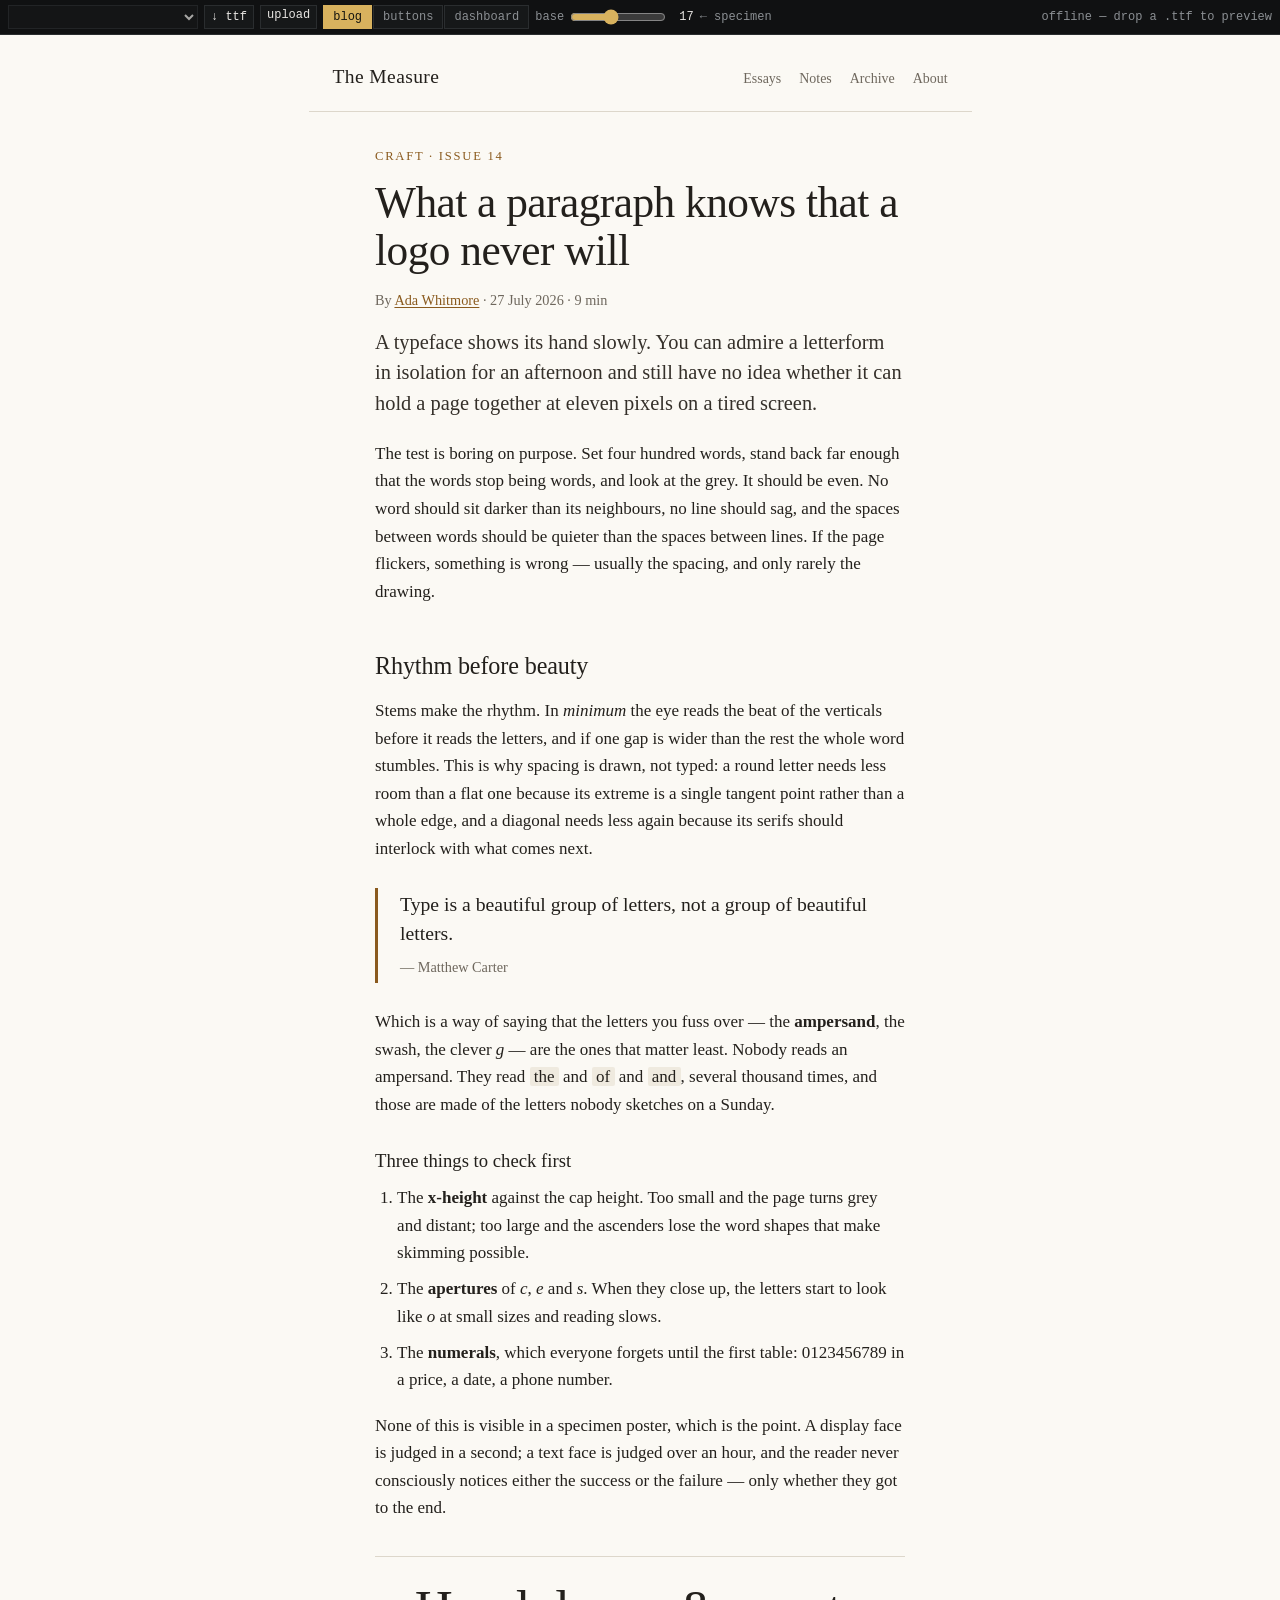
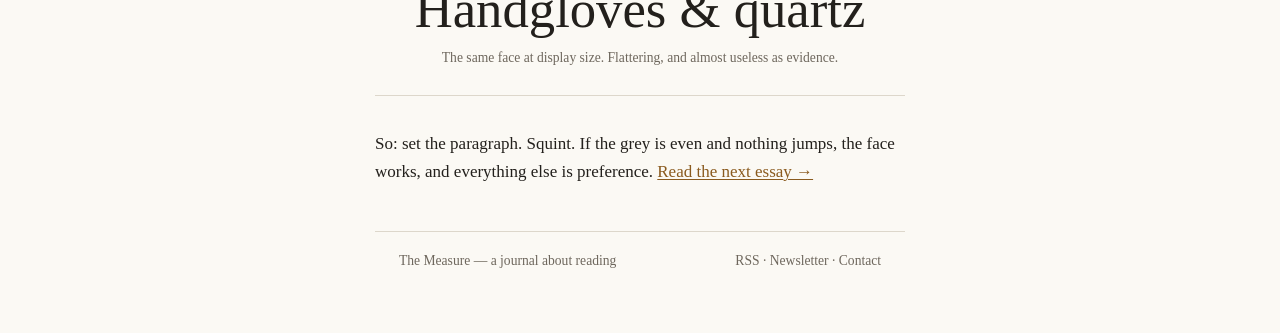
==== web/showcase.html @ da692ba9 "Add an in-use page, a download button, and drop the dead panels The specimen page answers "what are " ====
<!doctype html>
<html lang="en">
<head>
<meta charset="utf-8">
<meta name="viewport" content="width=device-width,initial-scale=1">
<title>fontmaker — in use</title>
<link rel="icon" href="data:image/svg+xml,<svg xmlns='http://www.w3.org/2000/svg' viewBox='0 0 16 16'><text y='13' font-size='14' font-family='serif'>A</text></svg>">
<link rel="stylesheet" href="style.css">
<link rel="stylesheet" href="showcase.css">
</head>
<body>

<header id="bar">
  <select id="font" title="Font"></select>
  <button id="download" type="button" title="Download this font">↓ ttf</button>
  <label class="file">upload<input id="upload" type="file" accept=".ttf,.otf" multiple hidden></label>
  <span class="tabs">
    <button type="button" data-demo="blog" class="on">blog</button>
    <button type="button" data-demo="brutal">buttons</button>
    <button type="button" data-demo="dash">dashboard</button>
  </span>
  <label class="rng">base<input id="base" type="range" min="12" max="24" value="17"><output id="baseout">17</output></label>
  <nav><a href="index.html">←&nbsp;specimen</a></nav>
  <span id="status"></span>
</header>

<main id="stage" data-demo="blog">

<!-- ------------------------------------------------------------ blog -->
<section class="demo demo-blog">
  <header class="bl-top">
    <span class="bl-name">The Measure</span>
    <nav><a href="#">Essays</a><a href="#">Notes</a><a href="#">Archive</a><a href="#">About</a></nav>
  </header>

  <article>
    <p class="bl-kicker">Craft · Issue 14</p>
    <h1>What a paragraph knows that a logo never will</h1>
    <p class="bl-by">By <a href="#">Ada Whitmore</a> · 27 July 2026 · 9 min</p>

    <p class="bl-lead">A typeface shows its hand slowly. You can admire a
    letterform in isolation for an afternoon and still have no idea whether it
    can hold a page together at eleven pixels on a tired screen.</p>

    <p>The test is boring on purpose. Set four hundred words, stand back far
    enough that the words stop being words, and look at the grey. It should be
    even. No word should sit darker than its neighbours, no line should sag,
    and the spaces between words should be quieter than the spaces between
    lines. If the page flickers, something is wrong — usually the spacing, and
    only rarely the drawing.</p>

    <h2>Rhythm before beauty</h2>

    <p>Stems make the rhythm. In <em>minimum</em> the eye reads the beat of the
    verticals before it reads the letters, and if one gap is wider than the
    rest the whole word stumbles. This is why spacing is drawn, not typed: a
    round letter needs less room than a flat one because its extreme is a
    single tangent point rather than a whole edge, and a diagonal needs less
    again because its serifs should interlock with what comes next.</p>

    <blockquote>
      <p>Type is a beautiful group of letters, not a group of beautiful
      letters.</p>
      <cite>— Matthew Carter</cite>
    </blockquote>

    <p>Which is a way of saying that the letters you fuss over — the
    <strong>ampersand</strong>, the swash, the clever <em>g</em> — are the ones
    that matter least. Nobody reads an ampersand. They read <code>the</code>
    and <code>of</code> and <code>and</code>, several thousand times, and those
    are made of the letters nobody sketches on a Sunday.</p>

    <h3>Three things to check first</h3>

    <ol>
      <li>The <strong>x-height</strong> against the cap height. Too small and
        the page turns grey and distant; too large and the ascenders lose the
        word shapes that make skimming possible.</li>
      <li>The <strong>apertures</strong> of <em>c</em>, <em>e</em> and
        <em>s</em>. When they close up, the letters start to look like
        <em>o</em> at small sizes and reading slows.</li>
      <li>The <strong>numerals</strong>, which everyone forgets until the first
        table: 0123456789 in a price, a date, a phone number.</li>
    </ol>

    <p>None of this is visible in a specimen poster, which is the point. A
    display face is judged in a second; a text face is judged over an hour, and
    the reader never consciously notices either the success or the failure —
    only whether they got to the end.</p>

    <figure>
      <p class="bl-big">Handgloves &amp; quartz</p>
      <figcaption>The same face at display size. Flattering, and almost
      useless as evidence.</figcaption>
    </figure>

    <p>So: set the paragraph. Squint. If the grey is even and nothing jumps,
    the face works, and everything else is preference. <a href="#">Read the
    next essay →</a></p>
  </article>

  <footer class="bl-foot">
    <span>The Measure — a journal about reading</span>
    <span>RSS · Newsletter · Contact</span>
  </footer>
</section>

<!-- ---------------------------------------------------------- brutal -->
<section class="demo demo-brutal">
  <div class="br-head">
    <h1>Component Sheet</h1>
    <p>Every control in one place, so the face has to survive a label, a
      button and a table in the same eyeful.</p>
  </div>

  <div class="br-block">
    <span class="br-label">Buttons</span>
    <div class="br-row">
      <button class="br-btn br-yellow">Primary action</button>
      <button class="br-btn br-pink">Secondary</button>
      <button class="br-btn br-cyan">Tertiary</button>
      <button class="br-btn">Plain</button>
      <button class="br-btn br-ghost">Ghost</button>
      <button class="br-btn" disabled>Disabled</button>
    </div>
    <div class="br-row">
      <button class="br-btn br-sm br-yellow">Small</button>
      <button class="br-btn br-lg br-pink">Large button</button>
      <a class="br-btn br-link br-cyan" href="#">Link styled as button →</a>
    </div>
  </div>

  <div class="br-block">
    <span class="br-label">Form</span>
    <div class="br-form">
      <label>Font name
        <input type="text" value="Gravitas Text" spellcheck="false"></label>
      <label>Classification
        <select>
          <option>Transitional serif</option>
          <option>Grotesque</option>
          <option>Slab</option>
        </select></label>
      <label>Notes
        <textarea rows="2" spellcheck="false">Taller x-height, lower contrast.</textarea></label>
      <div class="br-checks">
        <label><input type="checkbox" checked> Hint the outlines</label>
        <label><input type="checkbox"> Include composites</label>
        <label><input type="radio" name="w" checked> Regular</label>
        <label><input type="radio" name="w"> Bold</label>
      </div>
    </div>
  </div>

  <div class="br-block">
    <span class="br-label">Tags &amp; alerts</span>
    <div class="br-row">
      <span class="br-tag br-yellow">serif</span>
      <span class="br-tag br-pink">183 glyphs</span>
      <span class="br-tag br-cyan">kerned</span>
      <span class="br-tag">1000 upm</span>
      <span class="br-tag br-black">TTF</span>
    </div>
    <div class="br-alert br-yellow"><strong>Heads up.</strong> Accented
      capitals sit above the em ascent. That is normal and not a defect.</div>
    <div class="br-alert br-pink"><strong>Refused.</strong> That file is not a
      TrueType or OpenType font.</div>
  </div>

  <div class="br-block">
    <span class="br-label">Cards</span>
    <div class="br-cards">
      <div class="br-card br-yellow">
        <h3>Draw</h3>
        <p>Describe the letterforms in Python. Nothing is traced, so nothing is
          approximate.</p>
        <button class="br-btn br-sm">Open →</button>
      </div>
      <div class="br-card br-cyan">
        <h3>Trace</h3>
        <p>Feed it a grid of drawn glyphs and it vectorises each cell onto a
          shared baseline.</p>
        <button class="br-btn br-sm">Open →</button>
      </div>
      <div class="br-card br-pink">
        <h3>Proof</h3>
        <p>One big glyph per cell with baseline, x-height and cap guides. Look
          before you reason.</p>
        <button class="br-btn br-sm">Open →</button>
      </div>
    </div>
  </div>

  <div class="br-block">
    <span class="br-label">Table</span>
    <table class="br-table">
      <thead><tr><th>Face</th><th>Glyphs</th><th>Size</th><th>Built</th><th></th></tr></thead>
      <tbody>
        <tr><td>Gravitas Text</td><td>183</td><td>17.9 kB</td><td>2026-07-27</td><td><button class="br-btn br-sm br-yellow">Get</button></td></tr>
        <tr><td>Sheet Serif</td><td>73</td><td>14.7 kB</td><td>2026-07-26</td><td><button class="br-btn br-sm">Get</button></td></tr>
        <tr><td>Wobble Hand</td><td>73</td><td>17.6 kB</td><td>2026-07-26</td><td><button class="br-btn br-sm">Get</button></td></tr>
        <tr><td>Ronin Brush</td><td>73</td><td>57.2 kB</td><td>2026-07-26</td><td><button class="br-btn br-sm">Get</button></td></tr>
      </tbody>
    </table>
  </div>
</section>

<!-- ------------------------------------------------------- dashboard -->
<section class="demo demo-dash">
  <aside class="db-side">
    <div class="db-brand">Foundry</div>
    <nav>
      <a class="on" href="#">Overview</a>
      <a href="#">Families</a>
      <a href="#">Builds</a>
      <a href="#">Proofs</a>
      <a href="#">Licences</a>
      <a href="#">Settings</a>
    </nav>
    <div class="db-side-foot">
      <div class="db-quota"><span>Storage</span><span>2.1 / 8 GB</span></div>
      <div class="db-bar"><i style="width:26%"></i></div>
    </div>
  </aside>

  <div class="db-main">
    <header class="db-top">
      <h1>Overview</h1>
      <input type="search" placeholder="Search families, builds…" spellcheck="false">
      <span class="db-user">AW</span>
    </header>

    <div class="db-tiles">
      <div class="db-tile">
        <span class="db-k">Families</span>
        <strong>14</strong>
        <span class="db-d up">+2 this month</span>
      </div>
      <div class="db-tile">
        <span class="db-k">Glyphs drawn</span>
        <strong>3,481</strong>
        <span class="db-d up">+183</span>
      </div>
      <div class="db-tile">
        <span class="db-k">Build time</span>
        <strong>4.7s</strong>
        <span class="db-d down">−1.2s</span>
      </div>
      <div class="db-tile">
        <span class="db-k">Defects</span>
        <strong>0</strong>
        <span class="db-d">30 flagged, all expected</span>
      </div>
    </div>

    <div class="db-split">
      <section class="db-card">
        <header><h2>Recent builds</h2><span class="db-more">View all</span></header>
        <table class="db-table">
          <thead><tr><th>Face</th><th>Branch</th><th class="n">Glyphs</th><th class="n">Size</th><th>Status</th></tr></thead>
          <tbody>
            <tr><td>Gravitas Text</td><td>main</td><td class="n">183</td><td class="n">17.9 kB</td><td><span class="pill ok">passed</span></td></tr>
            <tr><td>Sheet Serif</td><td>main</td><td class="n">73</td><td class="n">14.7 kB</td><td><span class="pill ok">passed</span></td></tr>
            <tr><td>Wobble Hand</td><td>rough</td><td class="n">73</td><td class="n">17.6 kB</td><td><span class="pill warn">specks</span></td></tr>
            <tr><td>Ronin Brush</td><td>brush</td><td class="n">73</td><td class="n">57.2 kB</td><td><span class="pill ok">passed</span></td></tr>
            <tr><td>Demo Serif</td><td>template</td><td class="n">7</td><td class="n">2.9 kB</td><td><span class="pill idle">draft</span></td></tr>
          </tbody>
        </table>
      </section>

      <section class="db-card">
        <header><h2>Weight distribution</h2></header>
        <div class="db-spark">
          <svg viewBox="0 0 240 64" preserveAspectRatio="none">
            <polyline points="0,52 24,44 48,47 72,30 96,34 120,18 144,22 168,12 192,16 216,6 240,9"/>
          </svg>
        </div>
        <ul class="db-list">
          <li><span>Regular</span><span class="n">62%</span></li>
          <li><span>Medium</span><span class="n">21%</span></li>
          <li><span>Bold</span><span class="n">12%</span></li>
          <li><span>Italic</span><span class="n">5%</span></li>
        </ul>
      </section>
    </div>
  </div>
</section>

</main>

<div id="drop">drop .ttf</div>

<script src="fontkit.js"></script>
<script src="showcase.js"></script>
</body>
</html>
---- web/style.css ----
/* Dense specimen grid. Panels are cells of a hairline table: the 1px gaps on
   a border-coloured background ARE the rules, so nothing needs margins. */

:root {
  --bg: #101112;
  --panel: #161819;
  --ink: #e8e6e3;
  --dim: #8b8f93;
  --line: #2a2d2f;
  --accent: #d8b25e;
  --ui: ui-monospace, "SF Mono", "Cascadia Mono", Menlo, Consolas, monospace;
}

:root[data-theme="light"] {
  --bg: #d9d7d2;
  --panel: #f4f3f0;
  --ink: #16181a;
  --dim: #6d7175;
  --line: #c3c1bb;
  --accent: #8a6a12;
}

* { box-sizing: border-box; }

html, body {
  margin: 0;
  background: var(--line);
  color: var(--ink);
  font-family: var(--ui);
  font-size: 12px;
}

/* ---------------------------------------------------------------- toolbar */

#bar {
  position: sticky;
  top: 0;
  z-index: 10;
  display: flex;
  flex-wrap: wrap;
  align-items: center;
  gap: 6px;
  padding: 5px 8px;
  background: var(--bg);
  border-bottom: 1px solid var(--line);
}

#bar select,
#bar input[type="text"],
#bar button,
#bar .file {
  font: inherit;
  color: var(--ink);
  background: var(--panel);
  border: 1px solid var(--line);
  padding: 3px 6px;
  height: 24px;
  line-height: 1;
}

#bar select { min-width: 190px; }
#bar input[type="text"] { flex: 1 1 220px; min-width: 140px; }
#bar button, #bar .file { cursor: pointer; user-select: none; }
#bar button:hover, #bar .file:hover { border-color: var(--accent); }

#bar .rng {
  display: flex;
  align-items: center;
  gap: 4px;
  color: var(--dim);
  white-space: nowrap;
}

#bar input[type="range"] { width: 96px; accent-color: var(--accent); }
#bar output { width: 3ch; text-align: right; color: var(--ink); }

#bar nav a {
  color: var(--dim);
  text-decoration: none;
  border-bottom: 1px solid transparent;
  white-space: nowrap;
}
#bar nav a:hover, #bar nav a[aria-current] {
  color: var(--accent);
  border-bottom-color: var(--accent);
}

#status { color: var(--dim); margin-left: auto; white-space: nowrap; }
#status.err { color: #e0665a; }

/* ------------------------------------------------------------------ grid */

#panels {
  display: grid;
  grid-template-columns: repeat(12, 1fr);
  gap: 1px;
  border-top: 1px solid var(--line);
}

.p {
  position: relative;
  grid-column: span 12;
  background: var(--panel);
  padding: 16px 12px 12px;
  overflow: hidden;
}

.p > .l {
  position: absolute;
  top: 3px;
  left: 5px;
  font-size: 9px;
  letter-spacing: .09em;
  color: var(--dim);
  text-transform: uppercase;
  pointer-events: none;
}

.c6 { grid-column: span 6; }
.c4 { grid-column: span 4; }
.c3 { grid-column: span 3; }
.c8 { grid-column: span 8; }

@media (max-width: 900px) {
  .c6, .c4, .c3, .c8 { grid-column: span 12; }
}

/* --------------------------------------------------------------- content */

.s { font-family: Specimen, serif; line-height: 1.05; word-break: break-word; }

.sample { font-size: 96px; }

.rows > div { overflow-wrap: anywhere; }

.wf { display: grid; gap: 2px; }
.wf > div { display: flex; align-items: baseline; gap: 8px; white-space: nowrap; overflow: hidden; }
.wf i { font-family: var(--ui); font-style: normal; font-size: 9px; color: var(--dim); width: 3ch; text-align: right; flex: none; }

.para { line-height: 1.34; }

.gl { display: flex; flex-wrap: wrap; gap: 1px; }
.gl span {
  display: flex;
  align-items: center;
  justify-content: center;
  width: 40px;
  height: 40px;
  font-size: 22px;
  line-height: 1;
  background: var(--bg);
}
.gl span:hover { background: var(--accent); color: #14140f; }

table.kv { border-collapse: collapse; width: 100%; }
table.kv td { padding: 1px 6px 1px 0; vertical-align: top; }
table.kv td:first-child { color: var(--dim); width: 12ch; white-space: nowrap; }
table.kv td:last-child { text-align: right; }

.pairs { display: flex; flex-wrap: wrap; gap: 10px; }

/* ------------------------------------------------------------------ drop */

#drop {
  position: fixed;
  inset: 0;
  display: none;
  align-items: center;
  justify-content: center;
  background: rgba(0, 0, 0, .72);
  color: #fff;
  font-size: 28px;
  letter-spacing: .12em;
  z-index: 50;
}

#drop.on { display: flex; }
---- web/showcase.css ----
/* Three demos, each committing to its own palette so the face is judged in a
   real context rather than against the tool's chrome. The loaded font is
   applied to everything inside .demo - that is the whole point. */

#bar .tabs { display: flex; gap: 1px; }

#bar .tabs button {
  font: inherit;
  color: var(--dim);
  background: var(--panel);
  border: 1px solid var(--line);
  padding: 3px 9px;
  height: 24px;
  cursor: pointer;
}

#bar .tabs button:hover { color: var(--ink); }
#bar .tabs button.on { color: #14140f; background: var(--accent); border-color: var(--accent); }

#stage { background: var(--line); }
.demo { display: none; font-family: Specimen, Georgia, serif; }
#stage[data-demo="blog"] .demo-blog,
#stage[data-demo="brutal"] .demo-brutal { display: block; }
#stage[data-demo="dash"] .demo-dash { display: flex; }

/* =========================================================== blog ==== */

.demo-blog {
  --paper: #fbf9f4;
  --text: #23201c;
  --soft: #6e675d;
  --rule: #ddd7cb;
  --link: #8a5a1e;
  background: var(--paper);
  color: var(--text);
  font-size: var(--base, 17px);
  line-height: 1.62;
  padding-bottom: 60px;
}

.bl-top {
  display: flex;
  align-items: baseline;
  justify-content: space-between;
  gap: 20px;
  max-width: 78ch;
  margin: 0 auto;
  padding: 26px 24px 18px;
  border-bottom: 1px solid var(--rule);
}

.bl-name { font-size: 1.15em; letter-spacing: .02em; }
.bl-top nav { display: flex; gap: 18px; font-size: .82em; }
.bl-top nav a { color: var(--soft); text-decoration: none; }
.bl-top nav a:hover { color: var(--link); }

.demo-blog article { max-width: 68ch; margin: 0 auto; padding: 34px 24px 0; }

.bl-kicker {
  font-size: .74em;
  letter-spacing: .14em;
  text-transform: uppercase;
  color: var(--link);
  margin: 0 0 10px;
}

.demo-blog h1 {
  font-size: 2.55em;
  line-height: 1.1;
  letter-spacing: -.012em;
  margin: 0 0 14px;
  font-weight: normal;
}

.bl-by { font-size: .84em; color: var(--soft); margin: 0 0 26px; }
.bl-by a { color: var(--soft); }

.bl-lead { font-size: 1.2em; line-height: 1.5; color: #35302a; }

.demo-blog p { margin: 0 0 1.05em; }

.demo-blog h2 {
  font-size: 1.42em;
  font-weight: normal;
  margin: 1.7em 0 .5em;
  letter-spacing: -.005em;
}

.demo-blog h3 { font-size: 1.1em; font-weight: normal; margin: 1.5em 0 .4em; }
.demo-blog a { color: var(--link); text-decoration-thickness: 1px; text-underline-offset: 2px; }
.demo-blog em { font-style: italic; }
.demo-blog strong { font-weight: 600; }

.demo-blog code {
  font-family: inherit;
  background: #efeadf;
  padding: 0 .25em;
  border-radius: 2px;
}

.demo-blog blockquote {
  margin: 1.5em 0;
  padding: 2px 0 2px 22px;
  border-left: 3px solid var(--link);
}

.demo-blog blockquote p { font-size: 1.16em; line-height: 1.45; margin: 0 0 .3em; }
.demo-blog cite { font-size: .84em; color: var(--soft); font-style: normal; }
.demo-blog ol { margin: 0 0 1.05em; padding-left: 1.3em; }
.demo-blog li { margin-bottom: .5em; }

.demo-blog figure {
  margin: 2em 0;
  padding: 26px 0;
  border-top: 1px solid var(--rule);
  border-bottom: 1px solid var(--rule);
  text-align: center;
}

.bl-big { font-size: 3.1em; line-height: 1; margin: 0 0 12px !important; }
.demo-blog figcaption { font-size: .8em; color: var(--soft); }

.bl-foot {
  display: flex;
  justify-content: space-between;
  gap: 20px;
  max-width: 78ch;
  margin: 46px auto 0;
  padding: 18px 24px 0;
  border-top: 1px solid var(--rule);
  font-size: .8em;
  color: var(--soft);
}

/* ========================================================= brutal ==== */

.demo-brutal {
  --ink: #111;
  --yellow: #ffe14d;
  --pink: #ff90e8;
  --cyan: #7cf5e5;
  background: #f3f0e7;
  color: var(--ink);
  font-size: var(--base, 17px);
  padding: 26px 22px 60px;
}

.demo-brutal > * { max-width: 1060px; margin-left: auto; margin-right: auto; }

.demo-brutal * { border-color: var(--ink); }

.br-head { max-width: 60ch; margin-bottom: 26px; }
.demo-brutal h1 { font-size: 2.6em; margin: 0 0 8px; line-height: 1.05; }
.br-head p { margin: 0; font-size: 1.02em; }

.br-block { margin-bottom: 26px; }

.br-label {
  display: inline-block;
  font-size: .72em;
  letter-spacing: .14em;
  text-transform: uppercase;
  background: var(--ink);
  color: #fff;
  padding: 2px 8px;
  margin-bottom: 10px;
}

.br-row { display: flex; flex-wrap: wrap; gap: 12px; margin-bottom: 12px; align-items: center; }

.br-btn {
  font: inherit;
  font-size: .95em;
  background: #fff;
  color: var(--ink);
  border: 3px solid var(--ink);
  box-shadow: 5px 5px 0 var(--ink);
  padding: 9px 18px;
  cursor: pointer;
  text-decoration: none;
  display: inline-block;
  transition: transform .06s, box-shadow .06s;
}

.br-btn:hover { transform: translate(2px, 2px); box-shadow: 3px 3px 0 var(--ink); }
.br-btn:active { transform: translate(5px, 5px); box-shadow: 0 0 0 var(--ink); }
.br-btn[disabled] { opacity: .45; box-shadow: 5px 5px 0 #999; border-color: #999; cursor: not-allowed; }
.br-btn.br-ghost { background: transparent; box-shadow: none; border-style: dashed; }
.br-btn.br-sm { padding: 5px 11px; font-size: .82em; box-shadow: 3px 3px 0 var(--ink); }
.br-btn.br-lg { padding: 14px 28px; font-size: 1.2em; box-shadow: 7px 7px 0 var(--ink); }

.br-form { display: grid; gap: 12px; max-width: 46ch; }
.br-form label { display: grid; gap: 5px; font-size: .86em; }

.br-form input[type="text"],
.br-form select,
.br-form textarea {
  font: inherit;
  font-size: 1em;
  padding: 8px 10px;
  border: 3px solid var(--ink);
  background: #fff;
  box-shadow: 4px 4px 0 var(--ink);
}

.br-form input:focus, .br-form select:focus, .br-form textarea:focus {
  outline: none;
  background: var(--yellow);
}

.br-checks { display: flex; flex-wrap: wrap; gap: 8px 18px; }
.br-checks label { display: flex; align-items: center; gap: 6px; }
.br-checks input { width: 16px; height: 16px; accent-color: #111; }

.br-tag {
  display: inline-block;
  font-size: .8em;
  padding: 4px 10px;
  background: #fff;
  border: 2px solid var(--ink);
  box-shadow: 3px 3px 0 var(--ink);
}

.br-alert {
  border: 3px solid var(--ink);
  box-shadow: 5px 5px 0 var(--ink);
  padding: 12px 16px;
  margin-bottom: 12px;
  max-width: 70ch;
  font-size: .94em;
}

.br-cards { display: grid; grid-template-columns: repeat(auto-fit, minmax(230px, 1fr)); gap: 16px; }

.br-card {
  border: 3px solid var(--ink);
  box-shadow: 6px 6px 0 var(--ink);
  padding: 16px;
}

.br-card h3 { margin: 0 0 6px; font-size: 1.35em; }
.br-card p { margin: 0 0 12px; font-size: .9em; }

.br-table { border-collapse: separate; border-spacing: 0; width: 100%; max-width: 74ch; background: #fff; border: 3px solid var(--ink); box-shadow: 6px 6px 0 var(--ink); }
.br-table th, .br-table td { padding: 9px 12px; text-align: left; border-bottom: 2px solid var(--ink); font-size: .9em; }
.br-table thead th { background: var(--ink); color: #fff; }
.br-table tbody tr:last-child td { border-bottom: 0; }
.br-table tbody tr:nth-child(even) { background: #faf7ee; }

/* Colour modifiers come last so they win against the component they sit on
   - .br-tag and .br-btn both set their own background. */
.br-yellow { background: var(--yellow); }
.br-pink { background: var(--pink); }
.br-cyan { background: var(--cyan); }
.br-black { background: var(--ink); color: #fff; }

/* ====================================================== dashboard ==== */

.demo-dash {
  --bg: #14161a;
  --card: #1b1e24;
  --line2: #2a2f38;
  --txt: #e6e8ec;
  --mut: #8d95a3;
  --acc: #6ee7b7;
  background: var(--bg);
  color: var(--txt);
  font-size: var(--base, 17px);
  min-height: calc(100vh - 35px);   /* fill below the toolbar, no grey band */
}

.db-side {
  flex: 0 0 210px;
  border-right: 1px solid var(--line2);
  padding: 18px 0;
  display: flex;
  flex-direction: column;
}

.db-brand { font-size: 1.2em; padding: 0 18px 18px; letter-spacing: .01em; }
.db-side nav { display: flex; flex-direction: column; }

.db-side nav a {
  color: var(--mut);
  text-decoration: none;
  padding: 8px 18px;
  font-size: .88em;
  border-left: 2px solid transparent;
}

.db-side nav a:hover { color: var(--txt); background: #1a1d23; }
.db-side nav a.on { color: var(--acc); border-left-color: var(--acc); background: #191d22; }

.db-side-foot { margin-top: auto; padding: 18px 18px 0; font-size: .76em; color: var(--mut); }
.db-quota { display: flex; justify-content: space-between; margin-bottom: 6px; }
.db-bar { height: 5px; background: var(--line2); }
.db-bar i { display: block; height: 100%; background: var(--acc); }

.db-main { flex: 1 1 auto; min-width: 0; padding: 18px 22px 40px; }

.db-top { display: flex; align-items: center; gap: 14px; margin-bottom: 20px; }
.db-top h1 { font-size: 1.55em; margin: 0; font-weight: normal; }

.db-top input {
  font: inherit;
  font-size: .86em;
  margin-left: auto;
  width: min(300px, 40%);
  padding: 7px 11px;
  background: var(--card);
  border: 1px solid var(--line2);
  color: var(--txt);
}

.db-top input:focus { outline: none; border-color: var(--acc); }

.db-user {
  width: 32px; height: 32px;
  display: grid; place-items: center;
  background: var(--acc); color: #10131a;
  font-size: .8em;
  border-radius: 50%;
}

.db-tiles { display: grid; grid-template-columns: repeat(auto-fit, minmax(170px, 1fr)); gap: 12px; margin-bottom: 14px; }

.db-tile { background: var(--card); border: 1px solid var(--line2); padding: 13px 15px; display: grid; gap: 3px; }
.db-k { font-size: .76em; color: var(--mut); letter-spacing: .04em; text-transform: uppercase; }
.db-tile strong { font-size: 2.05em; font-weight: normal; line-height: 1.1; }
.db-d { font-size: .78em; color: var(--mut); }
.db-d.up { color: var(--acc); }
.db-d.down { color: #f0a868; }

.db-split { display: grid; grid-template-columns: minmax(0, 2fr) minmax(0, 1fr); gap: 12px; }
@media (max-width: 860px) { .db-split { grid-template-columns: 1fr; } }

.db-card { background: var(--card); border: 1px solid var(--line2); }
.db-card > header { display: flex; align-items: baseline; justify-content: space-between; padding: 11px 15px; border-bottom: 1px solid var(--line2); }
.db-card h2 { font-size: .98em; margin: 0; font-weight: normal; }
.db-more { font-size: .76em; color: var(--acc); cursor: pointer; }

.db-table { width: 100%; border-collapse: collapse; font-size: .86em; }
.db-table th, .db-table td { padding: 9px 15px; text-align: left; border-bottom: 1px solid var(--line2); }
.db-table th { font-size: .82em; color: var(--mut); font-weight: normal; letter-spacing: .04em; text-transform: uppercase; }
.db-table .n { text-align: right; font-variant-numeric: tabular-nums; }
.db-table tbody tr:last-child td { border-bottom: 0; }
.db-table tbody tr:hover { background: #20242b; }

.pill { display: inline-block; font-size: .84em; padding: 1px 9px; border: 1px solid; border-radius: 10px; }
.pill.ok { color: var(--acc); border-color: #2d5c4a; background: #16261f; }
.pill.warn { color: #f0a868; border-color: #5c452d; background: #261e16; }
.pill.idle { color: var(--mut); border-color: var(--line2); }

.db-spark { padding: 14px 15px 4px; }
.db-spark svg { width: 100%; height: 64px; }
.db-spark polyline { fill: none; stroke: var(--acc); stroke-width: 2; vector-effect: non-scaling-stroke; }

.db-list { list-style: none; margin: 0; padding: 0 15px 12px; font-size: .88em; }
.db-list li { display: flex; justify-content: space-between; padding: 6px 0; border-bottom: 1px solid var(--line2); }
.db-list li:last-child { border-bottom: 0; }
.db-list .n { color: var(--mut); font-variant-numeric: tabular-nums; }
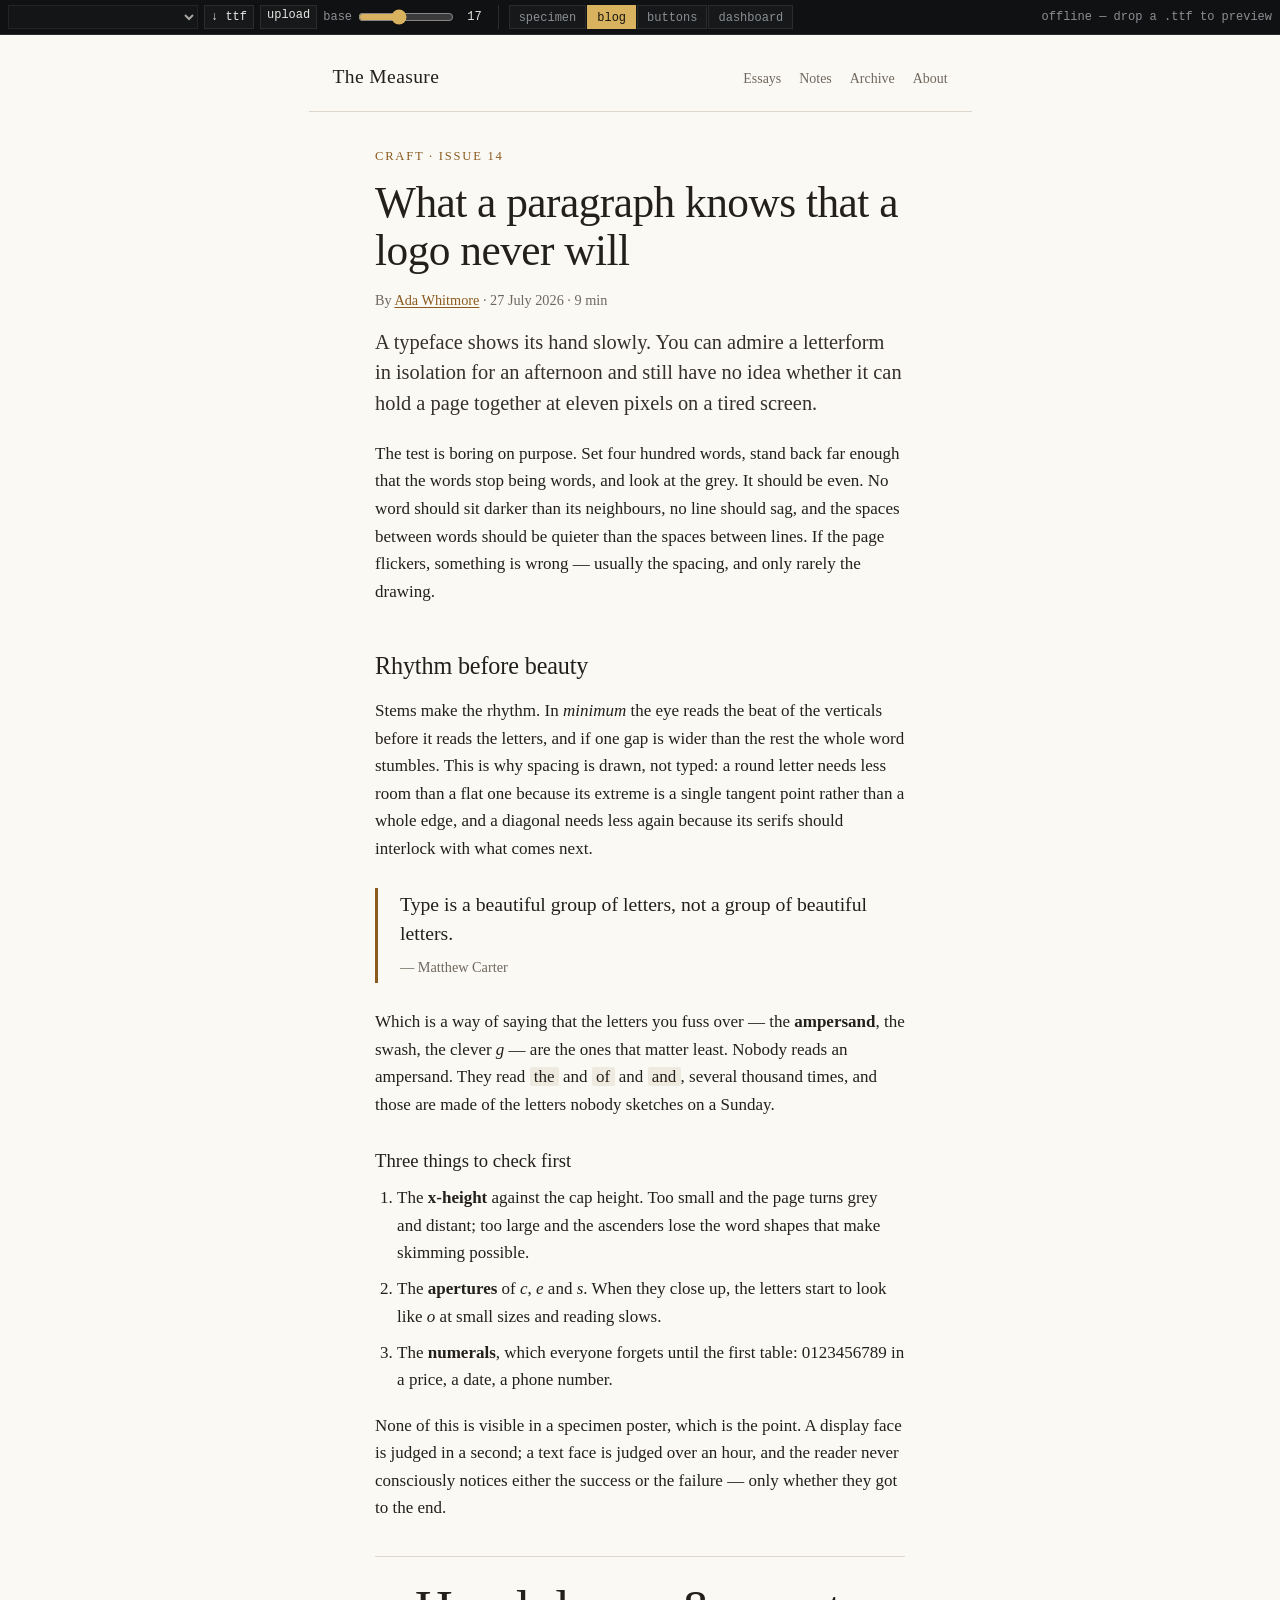
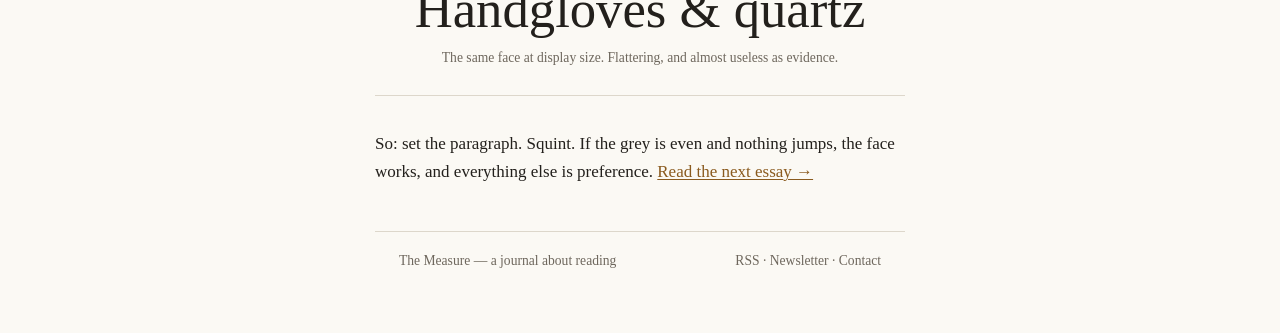
==== commit ae297b9c: "Put all four views in one nav The three demos were tabs inside the showcase page, which made them fe" ====
--- a/web/showcase.html
+++ b/web/showcase.html
@@ -14,13 +14,13 @@
   <select id="font" title="Font"></select>
   <button id="download" type="button" title="Download this font">↓ ttf</button>
   <label class="file">upload<input id="upload" type="file" accept=".ttf,.otf" multiple hidden></label>
-  <span class="tabs">
-    <button type="button" data-demo="blog" class="on">blog</button>
-    <button type="button" data-demo="brutal">buttons</button>
-    <button type="button" data-demo="dash">dashboard</button>
-  </span>
   <label class="rng">base<input id="base" type="range" min="12" max="24" value="17"><output id="baseout">17</output></label>
-  <nav><a href="index.html">←&nbsp;specimen</a></nav>
+  <nav class="pages">
+    <a href="index.html">specimen</a>
+    <a href="showcase.html#blog" data-demo="blog">blog</a>
+    <a href="showcase.html#brutal" data-demo="brutal">buttons</a>
+    <a href="showcase.html#dash" data-demo="dash">dashboard</a>
+  </nav>
   <span id="status"></span>
 </header>
 
--- a/web/style.css
+++ b/web/style.css
@@ -74,15 +74,33 @@
 #bar input[type="range"] { width: 96px; accent-color: var(--accent); }
 #bar output { width: 3ch; text-align: right; color: var(--ink); }
 
-#bar nav a {
+/* The four views, sectioned off from the controls by a rule on each side so
+   it reads as navigation rather than as one more knob. */
+#bar .pages {
+  display: flex;
+  gap: 1px;
+  margin-left: 10px;
+  padding-left: 10px;
+  border-left: 1px solid var(--line);
+}
+
+#bar .pages a {
   color: var(--dim);
   text-decoration: none;
-  border-bottom: 1px solid transparent;
   white-space: nowrap;
+  padding: 4px 9px;
+  height: 24px;
+  line-height: 16px;
+  background: var(--panel);
+  border: 1px solid var(--line);
 }
-#bar nav a:hover, #bar nav a[aria-current] {
-  color: var(--accent);
-  border-bottom-color: var(--accent);
+
+#bar .pages a:hover { color: var(--ink); }
+
+#bar .pages a[aria-current] {
+  color: #14140f;
+  background: var(--accent);
+  border-color: var(--accent);
 }
 
 #status { color: var(--dim); margin-left: auto; white-space: nowrap; }
--- a/web/showcase.css
+++ b/web/showcase.css
@@ -1,21 +1,6 @@
 /* Three demos, each committing to its own palette so the face is judged in a
    real context rather than against the tool's chrome. The loaded font is
    applied to everything inside .demo - that is the whole point. */
-
-#bar .tabs { display: flex; gap: 1px; }
-
-#bar .tabs button {
-  font: inherit;
-  color: var(--dim);
-  background: var(--panel);
-  border: 1px solid var(--line);
-  padding: 3px 9px;
-  height: 24px;
-  cursor: pointer;
-}
-
-#bar .tabs button:hover { color: var(--ink); }
-#bar .tabs button.on { color: #14140f; background: var(--accent); border-color: var(--accent); }
 
 #stage { background: var(--line); }
 .demo { display: none; font-family: Specimen, Georgia, serif; }
@@ -149,9 +134,9 @@
 
 .demo-brutal * { border-color: var(--ink); }
 
-.br-head { max-width: 60ch; margin-bottom: 26px; }
+.br-head { margin-bottom: 26px; }
 .demo-brutal h1 { font-size: 2.6em; margin: 0 0 8px; line-height: 1.05; }
-.br-head p { margin: 0; font-size: 1.02em; }
+.br-head p { margin: 0; font-size: 1.02em; max-width: 60ch; }
 
 .br-block { margin-bottom: 26px; }
 
